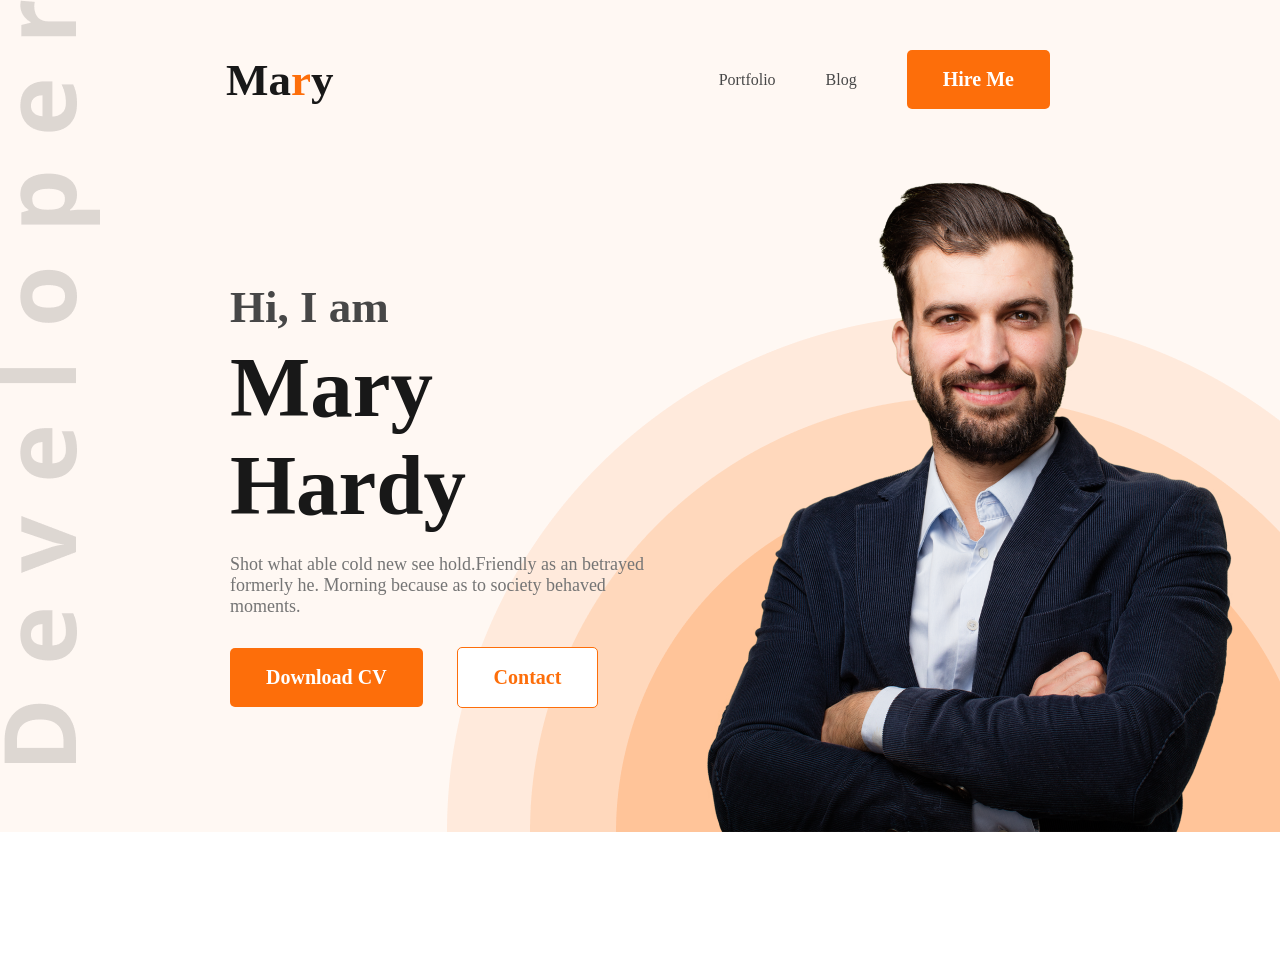
==== index.html @ b0f97662 "readmi" ====
<!DOCTYPE html>
<html lang="en">
<head>
    <meta charset="UTF-8">
    <meta name="viewport" content="width=device-width, initial-scale=1.0">
    <title>Mary Profile </title>
     <link rel="preconnect" href="https://fonts.googleapis.com">
    <link rel="preconnect" href="https://fonts.gstatic.com" crossorigin>
    <link rel="stylesheet" href="style.css">

    <style>
        .hidden{
            display: none;
        }
    </style>
</head>
<body>
    
<header>
        <nav>
            <h1 class="nav-title dark-01">Ma<span style="color:#FD6E0A">r</span>y</h1>
            <!-- ul>li*2>a^btn -->
            <ul>
                <li><a href="https://github.com/sam-in07" target="_blank">Portfolio</a></li>
                <li><a href="#">Blog</a></li>
                <button class="btn-primary">Hire Me</button>
            </ul>
        </nav>

        <section class="banner">
            <div class="banner-info">
                <!-- h2.banner-greetings+h1.banner-title+p.banner-desc+btn*2 -->
                <h2 class="banner-greetings">Hi, I am</h2>
                <h1 class="banner-title">Mary Hardy</h1>
                <p class="banner-desc">Shot what able cold new see hold.Friendly as an betrayed formerly he. Morning
                    because as to society behaved moments.</p>
                <button class="btn-primary" style="margin-right: 30px;"><i class="fa-solid fa-download contact-icon"></i>Download CV</button>
                <button class="btn-secondary"><i class="fa-solid fa-phone contact-icon"></i>Contact</button>
            </div>
            <img src="images/hardy.png" alt="">
        </section>
    </header>

  <main>
    
  </main>



</body>
</html>
---- style.css ----
* {
    margin: 0px;
    padding: 0px;
    font-family: "Open Sans", serif;
}


/* Header styles start */

header {
    background-color: #FFF8F3;
    background-image: url('images/developer.png'), url('images/header_bg.png');
    background-repeat: no-repeat;
    background-position: top left, right bottom;
    padding-top: 50px;
}

.dark-01 {
    color: #181818;
}

.dark-02 {
    color: #474747;
}

.nav-title {
    font-size: 45px;
    font-weight: 800;
}

nav {
    display: flex;
    justify-content: space-between;
    align-items: center;
    margin: 0px 230px 0px 226px;
}

nav ul li {
    list-style: none;
    
}

nav li a {
    text-decoration: none;
    color: #474747;
}

nav ul {
    display: flex;
    align-items: center;
    gap: 50px;
}

.btn-primary {
    padding: 18px 36px;
    background-color: #FD6E0A;
    color: white;
    font-size: 20px;
    font-weight: 700;
    border-radius: 5px;
    border: none;
}

.btn-secondary {
    padding: 18px 36px;
    color: #FD6E0A;
    background-color: white;
    font-size: 20px;
    font-weight: 700;
    border-radius: 5px;
    border: 1px solid #FD6E0A;
}

/* 
Banner styles start */

.banner {
    margin-left: 230px;
    margin-top: 47px;
    display: flex;
    align-items: center;
}

.banner-info {
    max-width: 585px
}

.banner-greetings {
    color: #474747;
    font-family: "Open Sans";
    font-size: 45px;
    font-weight: 600;
    margin-bottom: 5px;
}

.banner-title {
    color: #181818;
    font-family: "Open Sans";
    font-size: 85px;
    font-weight: 700;
    margin-bottom: 20px;
}

.banner-desc {
    color: var(--Dark-03, #757575);
    font-family: "Open Sans";
    font-size: 18px;
    font-weight: 400;
    margin-bottom: 30px;
}

.banner img {
    margin-right: 38px;
}


main {
    max-width: 1140px;
    margin: 0px auto;
    margin-top: 130px;
}
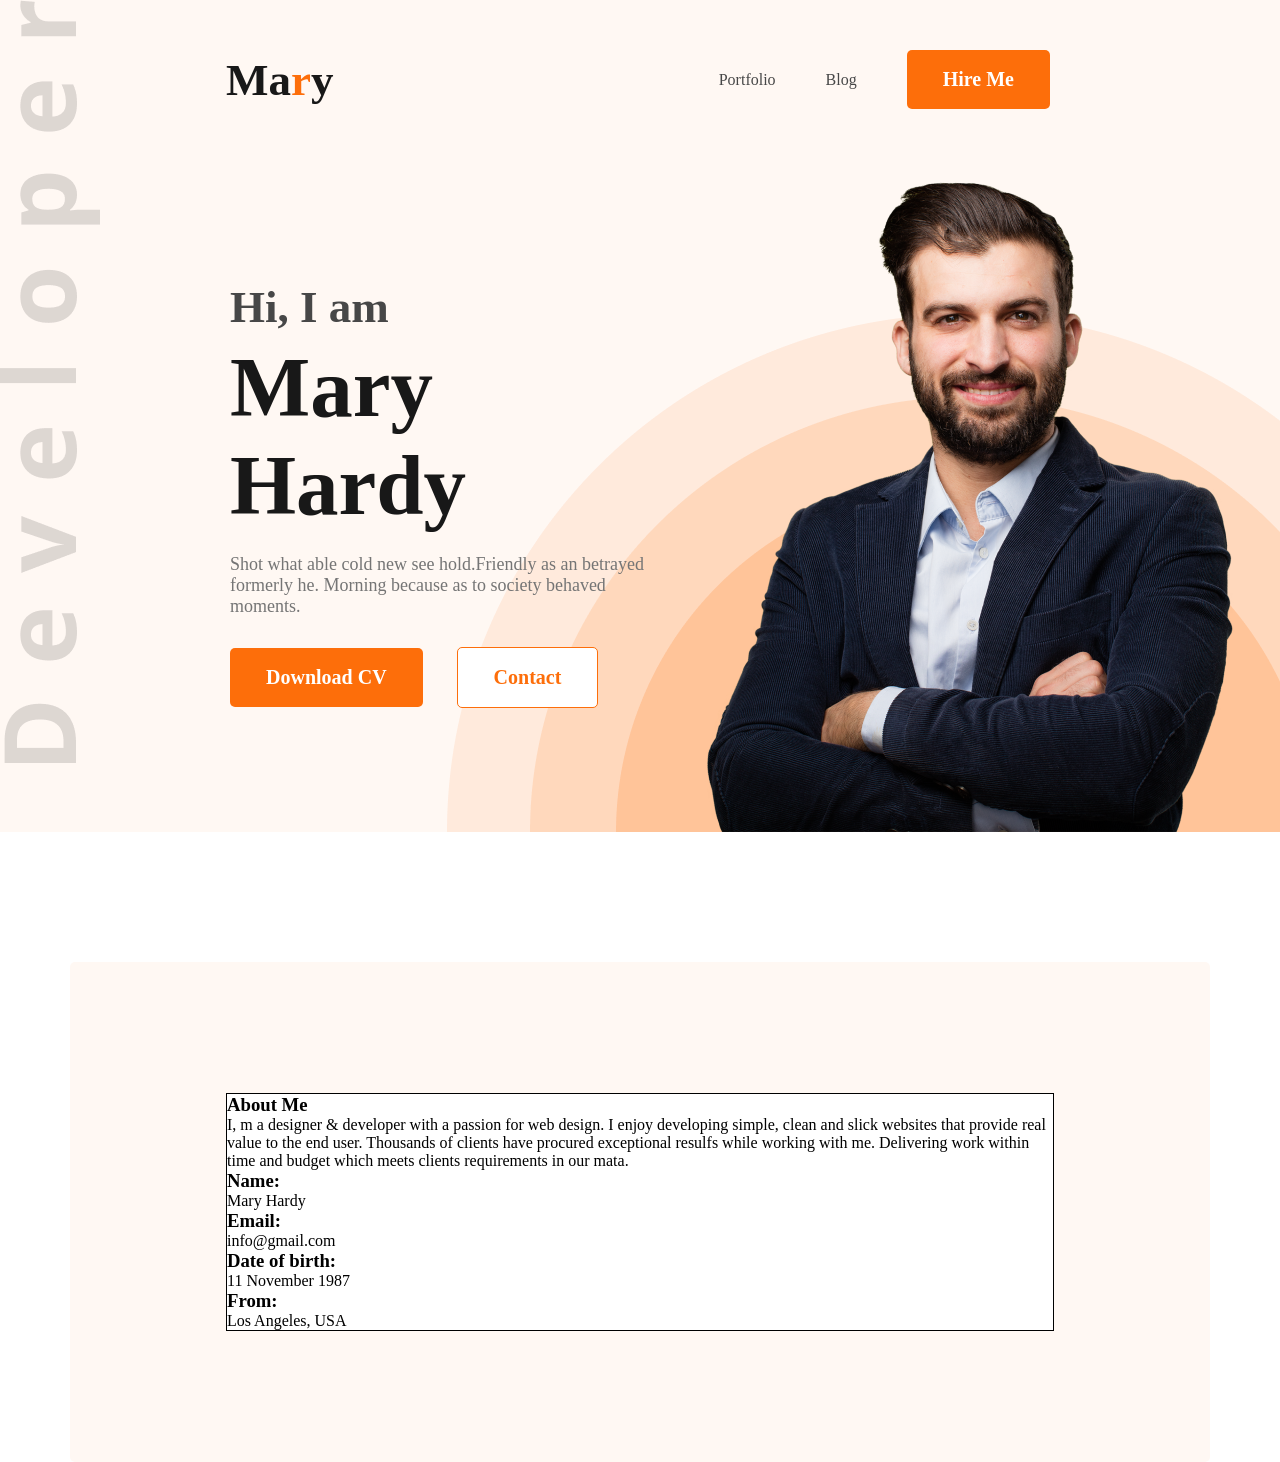
==== commit ffc4ea58: "about me" ====
--- a/index.html
+++ b/index.html
@@ -42,7 +42,41 @@
     </header>
 
   <main>
-    
+    <section class="about"  >
+    <div style="border: 1px solid black; background-color: white;">
+       
+       <h3>
+        About Me
+       </h3>    
+       <p>
+        I, m a designer & developer with a passion for web design. I enjoy developing
+        simple, clean and slick websites that provide real value to the end user. Thousands of clients have
+        procured exceptional resulfs while working with me. Delivering work within time and budget which
+        meets clients requirements in our mata.
+       </p>
+       <div>
+        <div>
+             <h3>Name:</h3>
+            <p>Mary Hardy</p>
+        </div>
+        <div>
+            <h3>Email:</h3>
+            <p>info@gmail.com</p>
+        </div>
+        <div>
+             <h3>Date of birth:</h3>
+             <p>11 November 1987</p>
+        </div>
+        <div>
+            <h3>From:</h3>
+            <p>Los Angeles, USA</p>
+        </div>
+       
+     </div>
+     
+    </div>
+
+    </section>
   </main>
 
 
--- a/style.css
+++ b/style.css
@@ -118,4 +118,11 @@
     max-width: 1140px;
     margin: 0px auto;
     margin-top: 130px;
-}    +}    
+
+
+.about{
+    padding: 131px 156px;
+    background-color: #FFF8F3;
+    border-radius: 5px;
+}
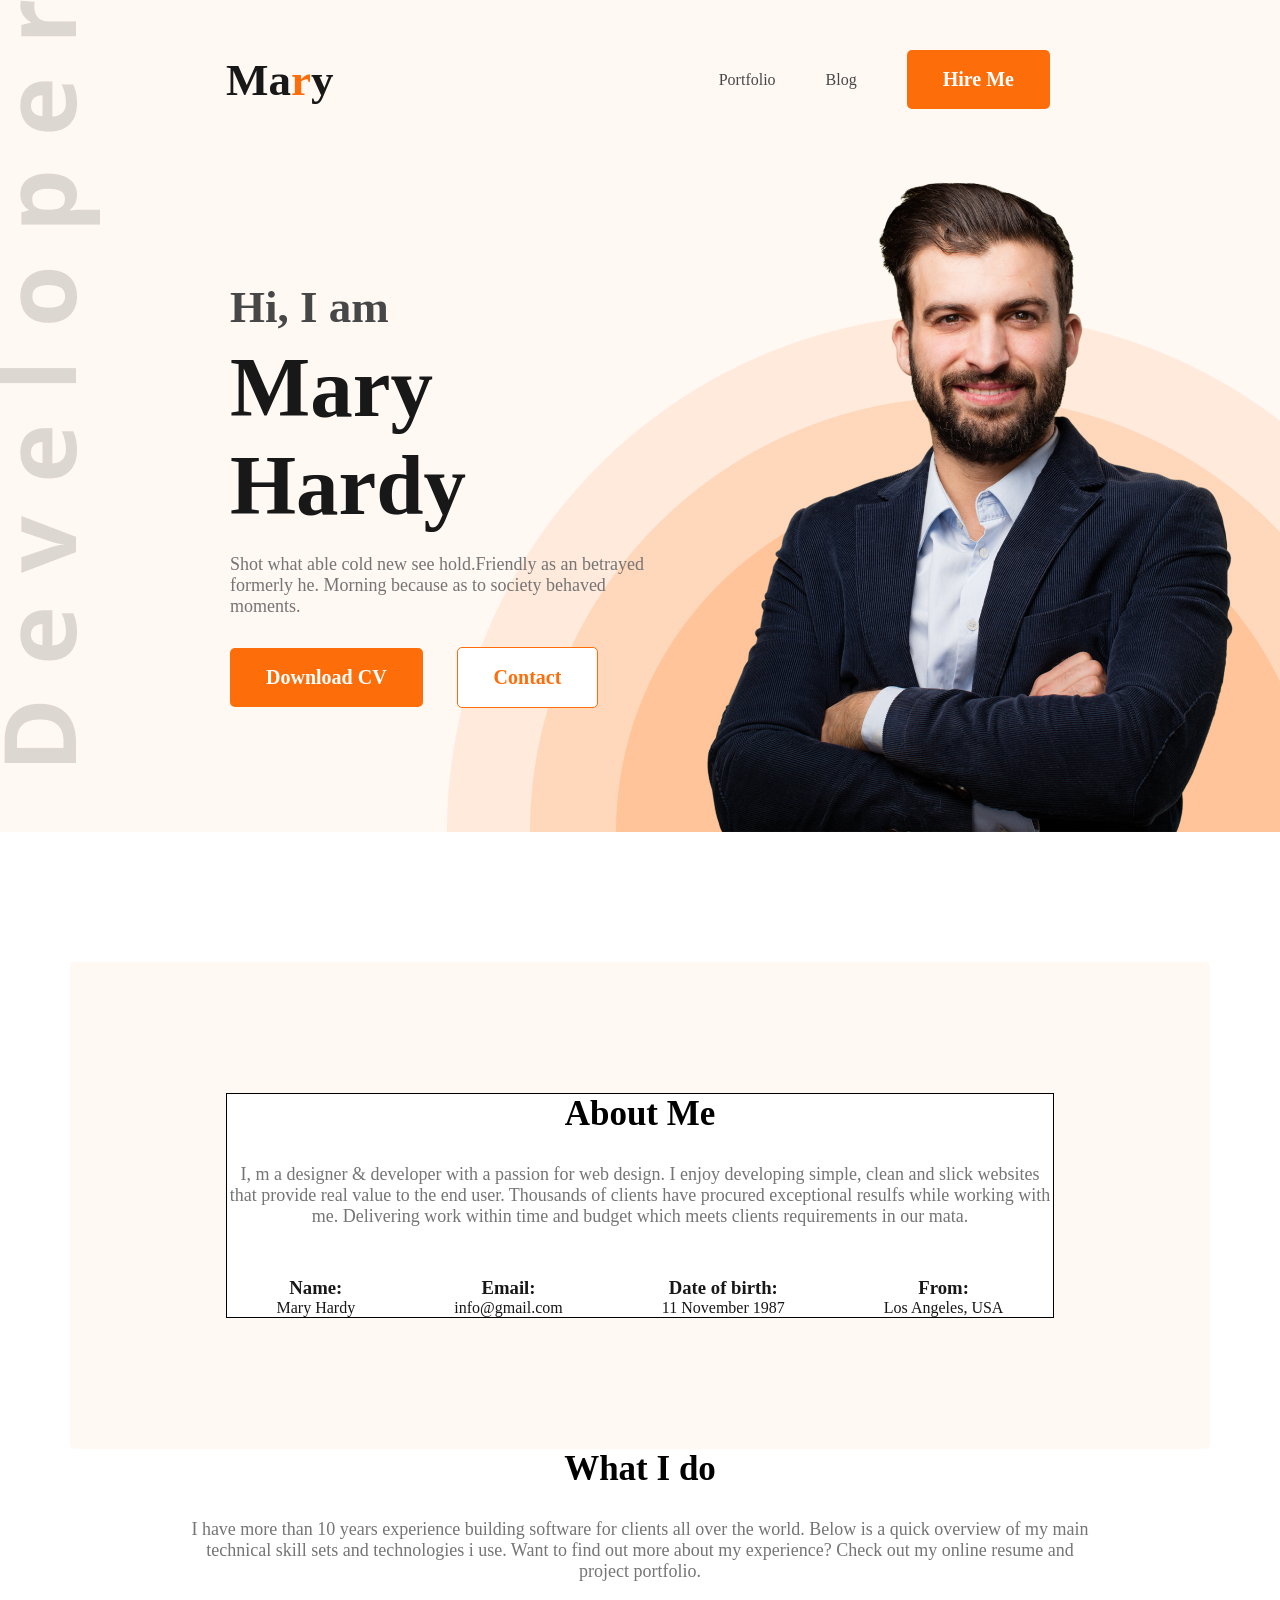
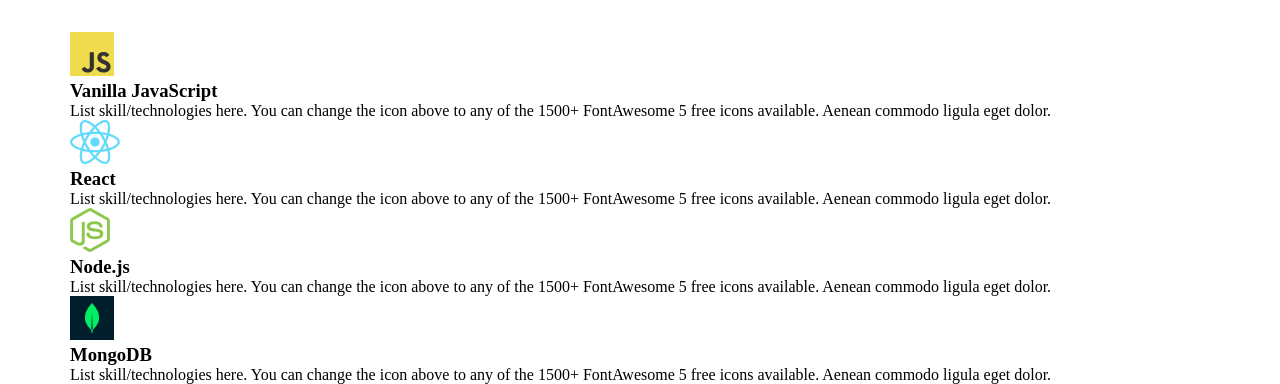
==== commit 9eda359a: "Enhance About Me and Skills sections with improved structure and styling" ====
--- a/index.html
+++ b/index.html
@@ -45,29 +45,29 @@
     <section class="about"  >
     <div style="border: 1px solid black; background-color: white;">
        
-       <h3>
+       <h3 class="section-title" >
         About Me
        </h3>    
-       <p>
+       <p class="section-desc" >
         I, m a designer & developer with a passion for web design. I enjoy developing
         simple, clean and slick websites that provide real value to the end user. Thousands of clients have
         procured exceptional resulfs while working with me. Delivering work within time and budget which
         meets clients requirements in our mata.
        </p>
-       <div>
-        <div>
+       <div class="about-items dark-01" >
+        <div class="about-item" >
              <h3>Name:</h3>
             <p>Mary Hardy</p>
         </div>
-        <div>
+        <div class="about-item" >
             <h3>Email:</h3>
             <p>info@gmail.com</p>
         </div>
-        <div>
+        <div class="about-item" >
              <h3>Date of birth:</h3>
              <p>11 November 1987</p>
         </div>
-        <div>
+        <div class="about-item" >
             <h3>From:</h3>
             <p>Los Angeles, USA</p>
         </div>
@@ -76,7 +76,47 @@
      
     </div>
 
+    </section class="skill-section">
+     <div class="section-title" >
+        What I do
+     </div> 
+     <div class="section-desc" >
+        I have more than 10 years experience building software for clients all over the  world. Below is a quick overview of my main technical skill sets and technologies i use. Want to find
+         out more about my experience? Check out my online resume and project portfolio.
+     </div>
+     <div>
+        <img src="images/icons/js.png" alt="">
+         <h3>Vanilla JavaScript</h3>
+         <p>List skill/technologies here. You can change the icon above to any of the 1500+ FontAwesome 5
+          free icons available. Aenean commodo ligula eget dolor.</p>
+     </div>
+       <div>
+        <img src="images/icons/react.png" alt="">
+         <h3>React</h3>
+         <p>List skill/technologies here. You can change the icon above to any of the 1500+ FontAwesome 5
+          free icons available. Aenean commodo ligula eget dolor.</p>
+    </div>
+      <div>
+        <img src="images/icons/nodejs.png" alt="">
+         <h3>Node.js</h3>
+         <p>List skill/technologies here. You can change the icon above to any of the 1500+ FontAwesome 5
+          free icons available. Aenean commodo ligula eget dolor.</p>
+    </div>
+      <div>
+        <img src="images/icons/mongo.png" alt="">
+         <h3>MongoDB</h3>
+         <p>List skill/technologies here. You can change the icon above to any of the 1500+ FontAwesome 5
+          free icons available. Aenean commodo ligula eget dolor.</p>
+    </div>
+
+    <section>
+
+      
     </section>
+
+
+
+
   </main>
 
 
--- a/style.css
+++ b/style.css
@@ -125,4 +125,41 @@
     padding: 131px 156px;
     background-color: #FFF8F3;
     border-radius: 5px;
+}
+
+.section-title {
+    text-align: center;
+    font-family: "Open Sans";
+    font-size: 35px;
+    font-weight: 700;
+    margin-bottom: 30px;
+}
+
+.section-desc {
+    color: var(--Dark-03, #757575);
+    text-align: center;
+    font-family: "Open Sans";
+    font-size: 18px;
+    font-weight: 400;
+    margin: 0px auto;
+    margin-bottom: 50px;
+    max-width: 909px;
+    text-align: center;
+
+}
+
+.about-items {
+    display: flex;
+    justify-content: space-around;
+    text-align: center;
+} 
+
+
+.skill-section {
+    margin-top: 130px;
+}
+
+.skill-items {
+    display: flex;
+    gap: 24px;
 }
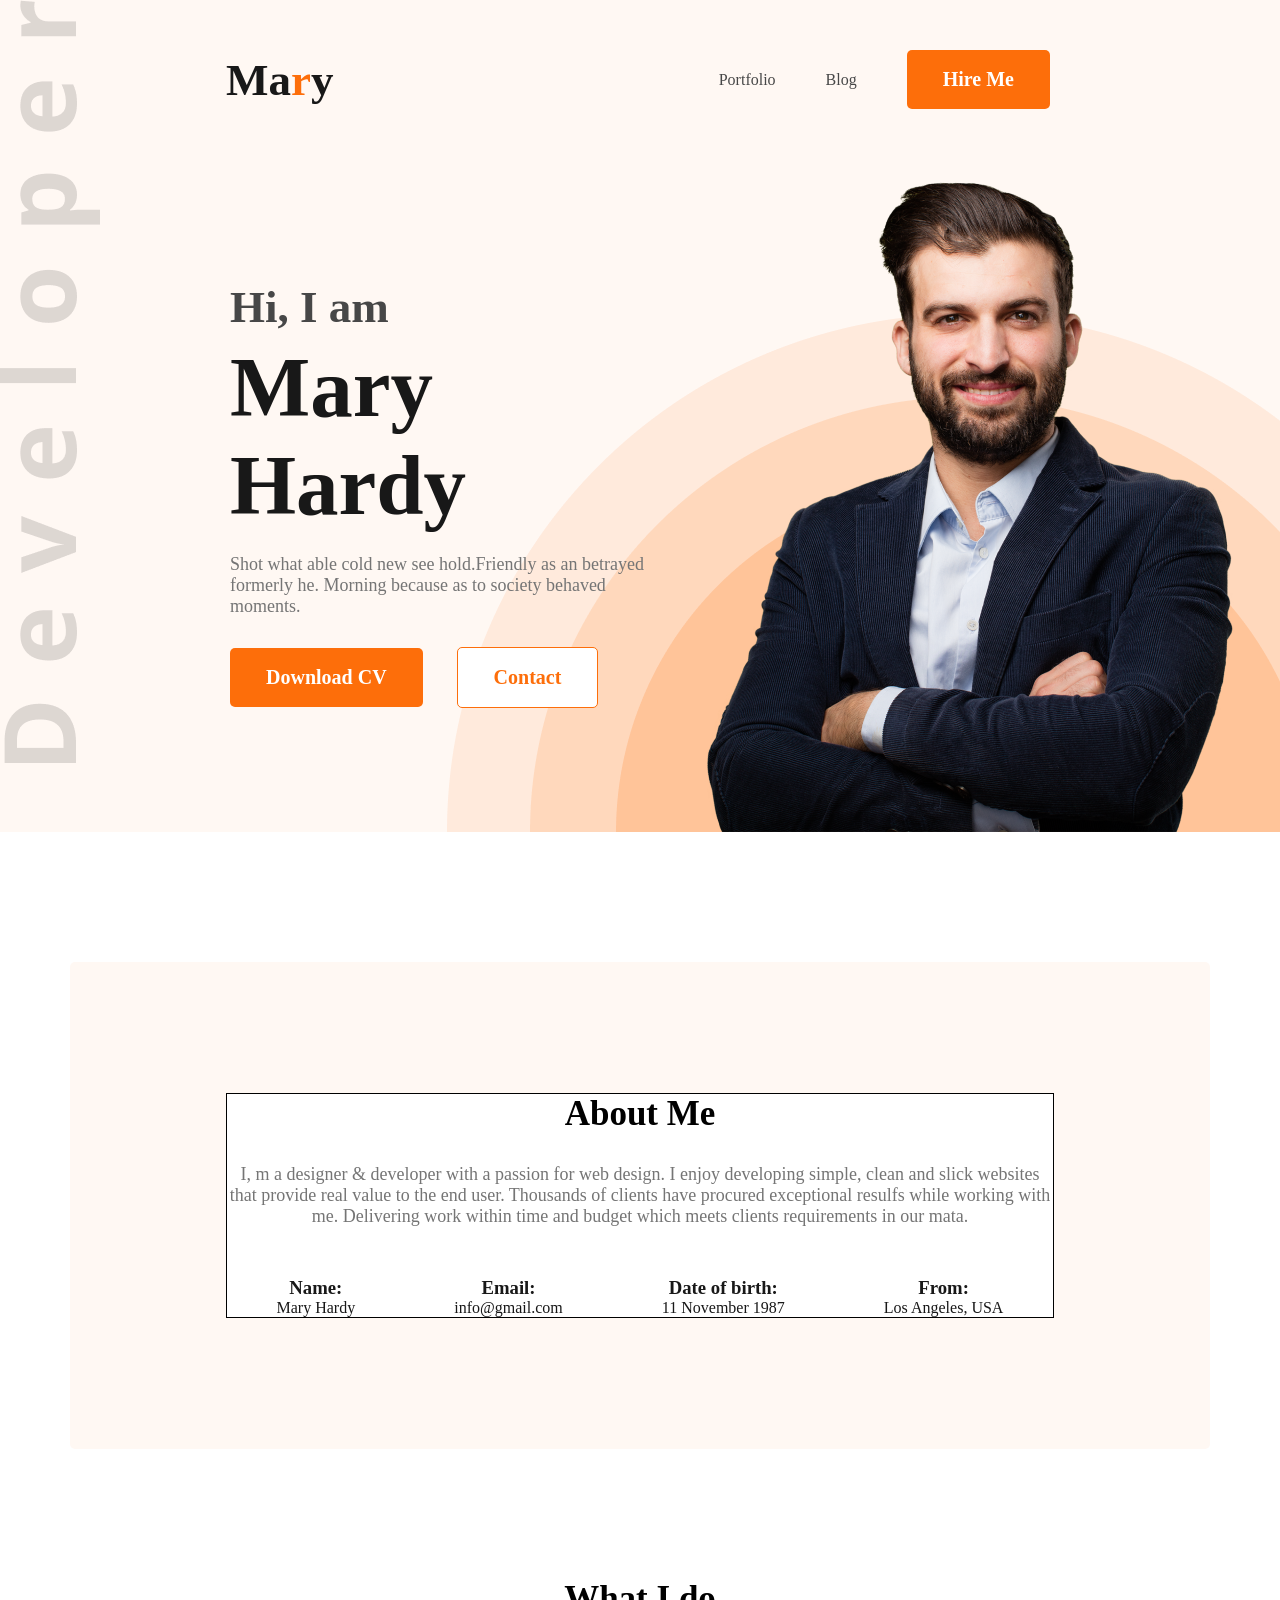
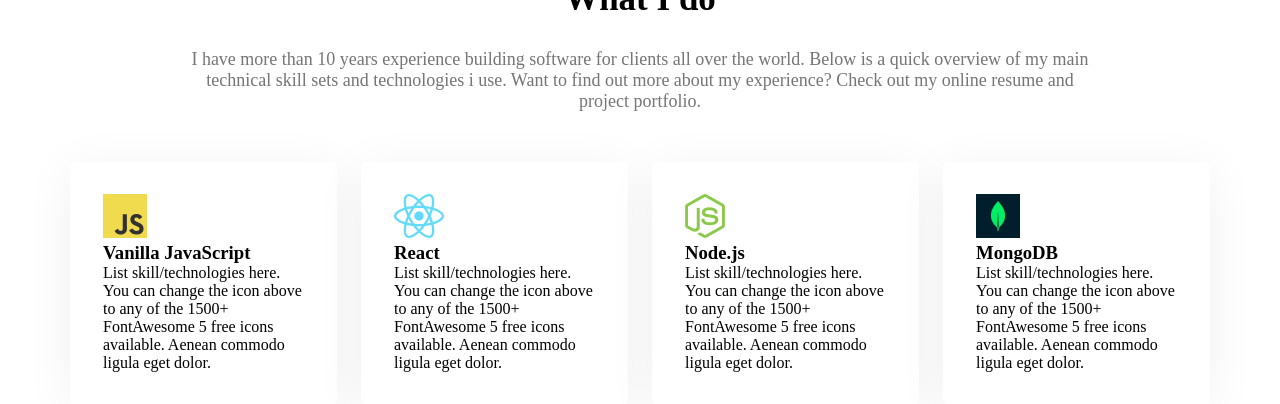
==== commit 897e617f: "Refactor skill section layout and enhance styling for better presentation" ====
--- a/index.html
+++ b/index.html
@@ -76,7 +76,8 @@
      
     </div>
 
-    </section class="skill-section">
+</section>
+    <section class="skill-section">
      <div class="section-title" >
         What I do
      </div> 
@@ -84,32 +85,33 @@
         I have more than 10 years experience building software for clients all over the  world. Below is a quick overview of my main technical skill sets and technologies i use. Want to find
          out more about my experience? Check out my online resume and project portfolio.
      </div>
-     <div>
+     
+    <div class="skill-items">
+        <div class="skill-item">
         <img src="images/icons/js.png" alt="">
          <h3>Vanilla JavaScript</h3>
          <p>List skill/technologies here. You can change the icon above to any of the 1500+ FontAwesome 5
           free icons available. Aenean commodo ligula eget dolor.</p>
      </div>
-       <div>
+       <div class="skill-item">
         <img src="images/icons/react.png" alt="">
          <h3>React</h3>
          <p>List skill/technologies here. You can change the icon above to any of the 1500+ FontAwesome 5
           free icons available. Aenean commodo ligula eget dolor.</p>
-    </div>
-      <div>
+     </div>
+      <div class="skill-item">
         <img src="images/icons/nodejs.png" alt="">
          <h3>Node.js</h3>
          <p>List skill/technologies here. You can change the icon above to any of the 1500+ FontAwesome 5
           free icons available. Aenean commodo ligula eget dolor.</p>
-    </div>
-      <div>
+     </div>
+      <div class="skill-item">
         <img src="images/icons/mongo.png" alt="">
          <h3>MongoDB</h3>
          <p>List skill/technologies here. You can change the icon above to any of the 1500+ FontAwesome 5
           free icons available. Aenean commodo ligula eget dolor.</p>
     </div>
-
-    <section>
+    </div>
 
       
     </section>
--- a/style.css
+++ b/style.css
@@ -162,4 +162,13 @@
 .skill-items {
     display: flex;
     gap: 24px;
+}
+
+
+.skill-item {
+    padding: 32px 33px;
+    border-radius: 5px;
+    background: #FFF;
+    box-shadow: 0px 6px 50px 0px rgba(0, 0, 0, 0.06);
+   
 }
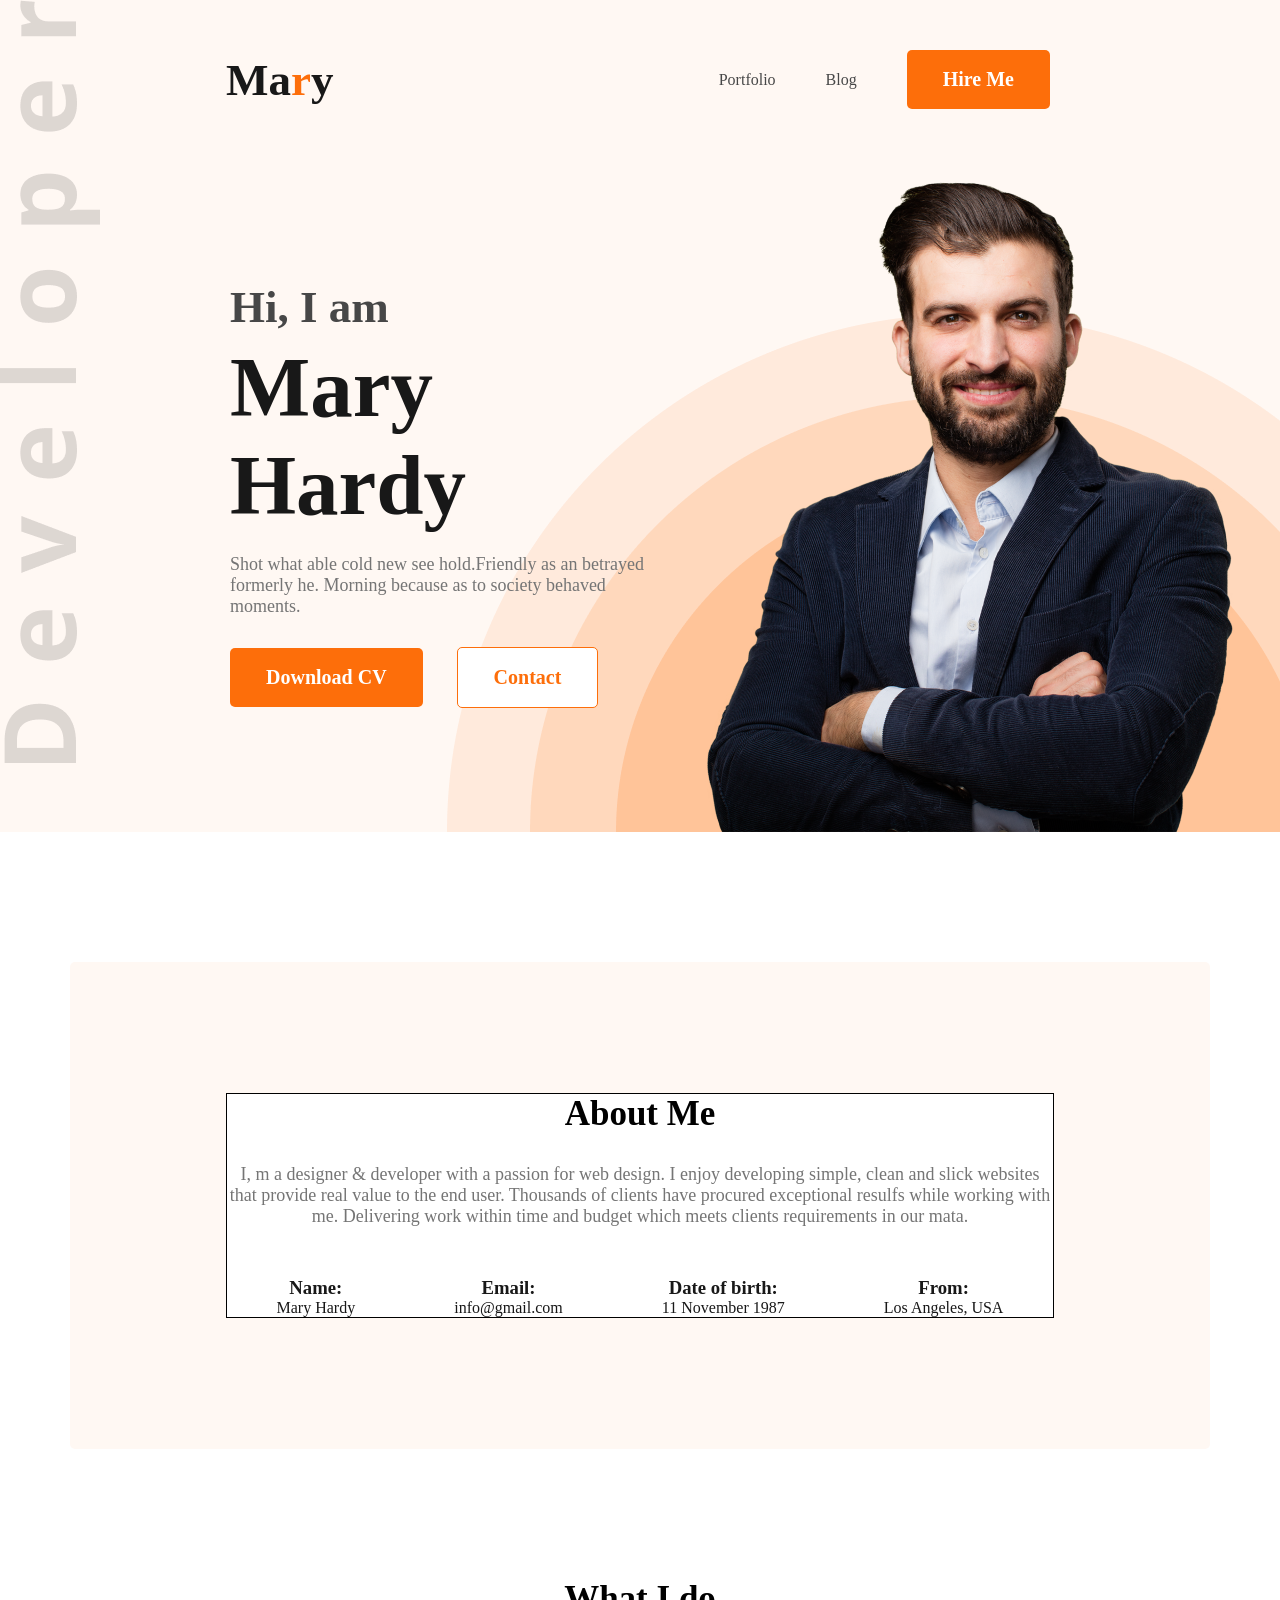
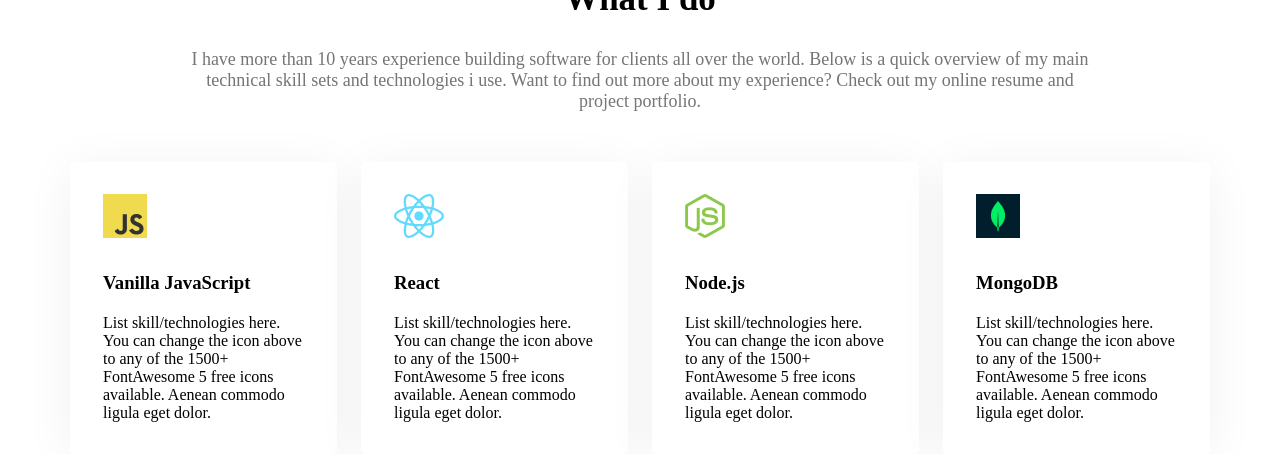
==== commit 00d878d2: "about me" ====
--- a/index.html
+++ b/index.html
@@ -77,7 +77,7 @@
     </div>
 
 </section>
-    <section class="skill-section">
+<section class="skill-section">
      <div class="section-title" >
         What I do
      </div> 
--- a/style.css
+++ b/style.css
@@ -170,5 +170,17 @@
     border-radius: 5px;
     background: #FFF;
     box-shadow: 0px 6px 50px 0px rgba(0, 0, 0, 0.06);
+    /* এটি একটি ছায়া তৈরি করে এলিমেন্টের চারপাশে, 
+    যেন এলিমেন্টটা একটু ওপরে উঠে আছে মনে হয়। */
    
+}
+
+.skill-item img {
+    margin-bottom: 30px;
+
+    /* iamge margin theke 30 charse  */
+}
+
+.skill-item h3 {
+    margin-bottom: 20px;
 }
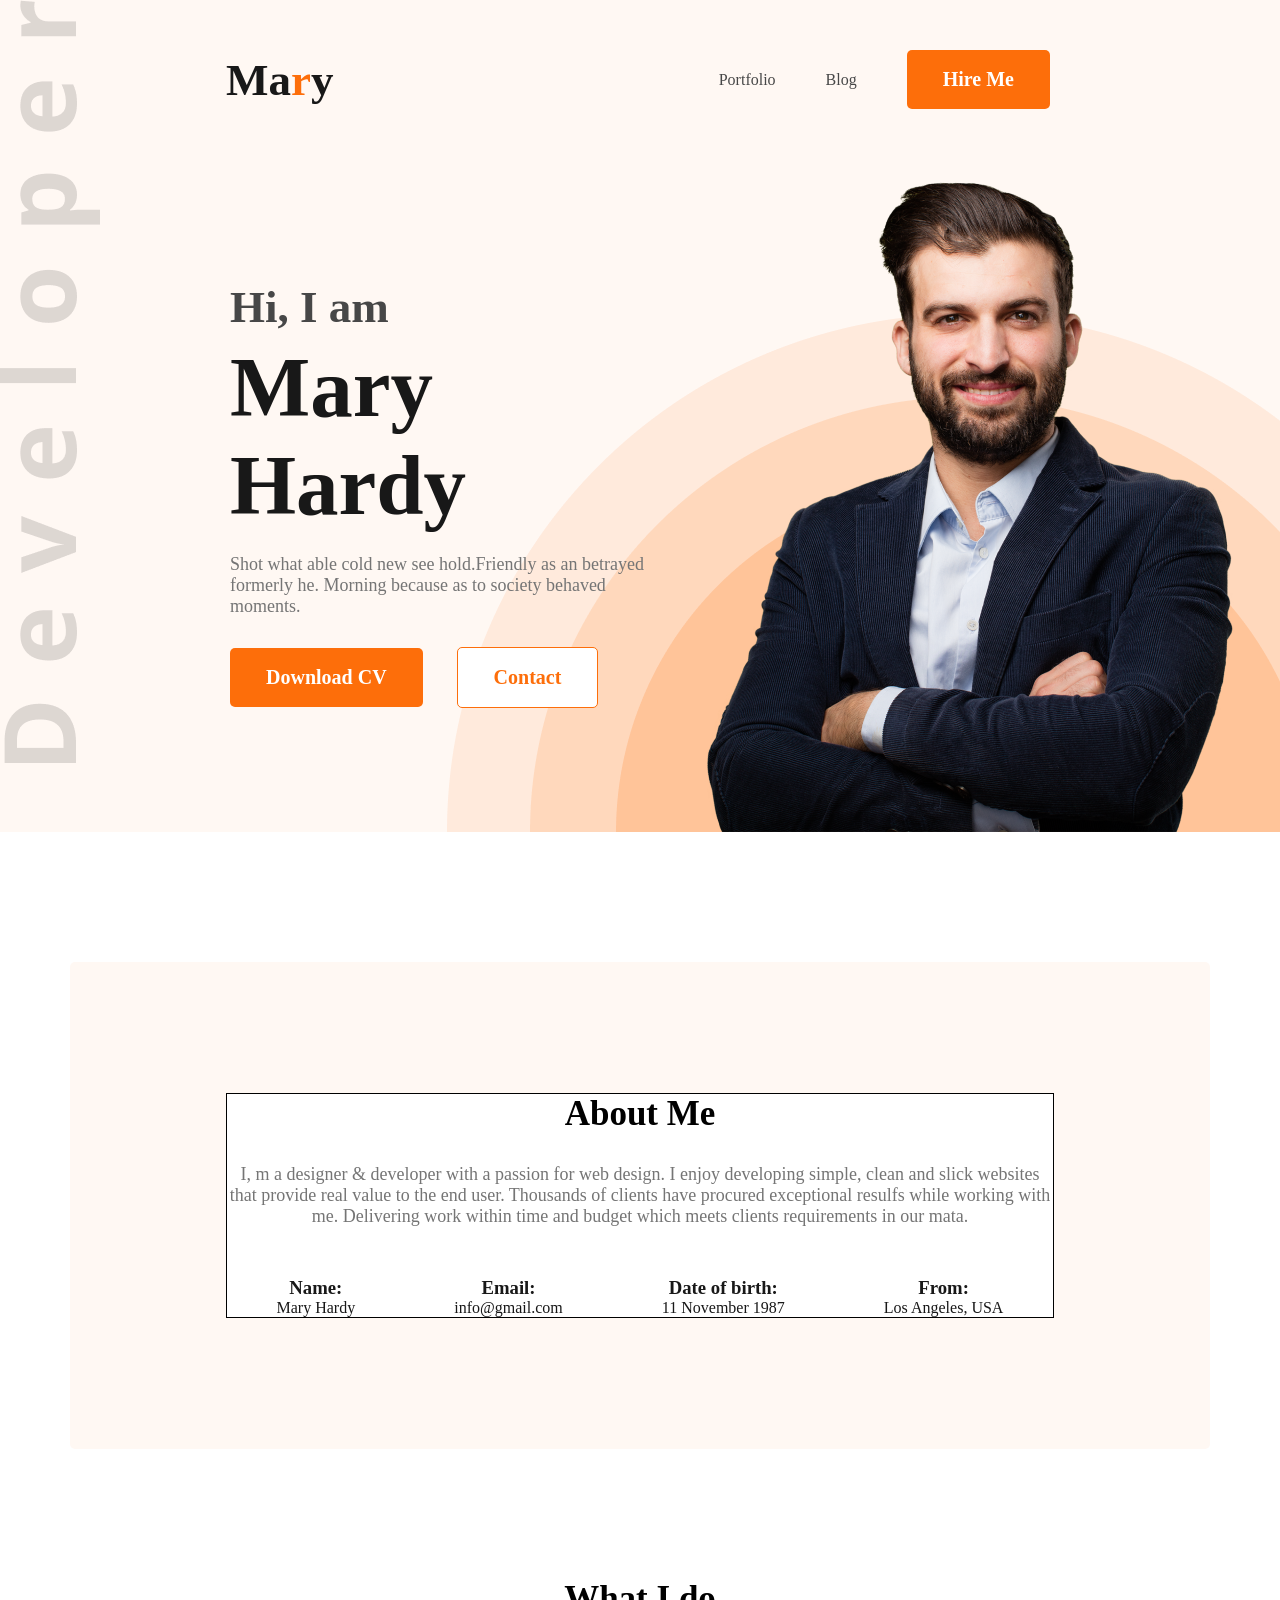
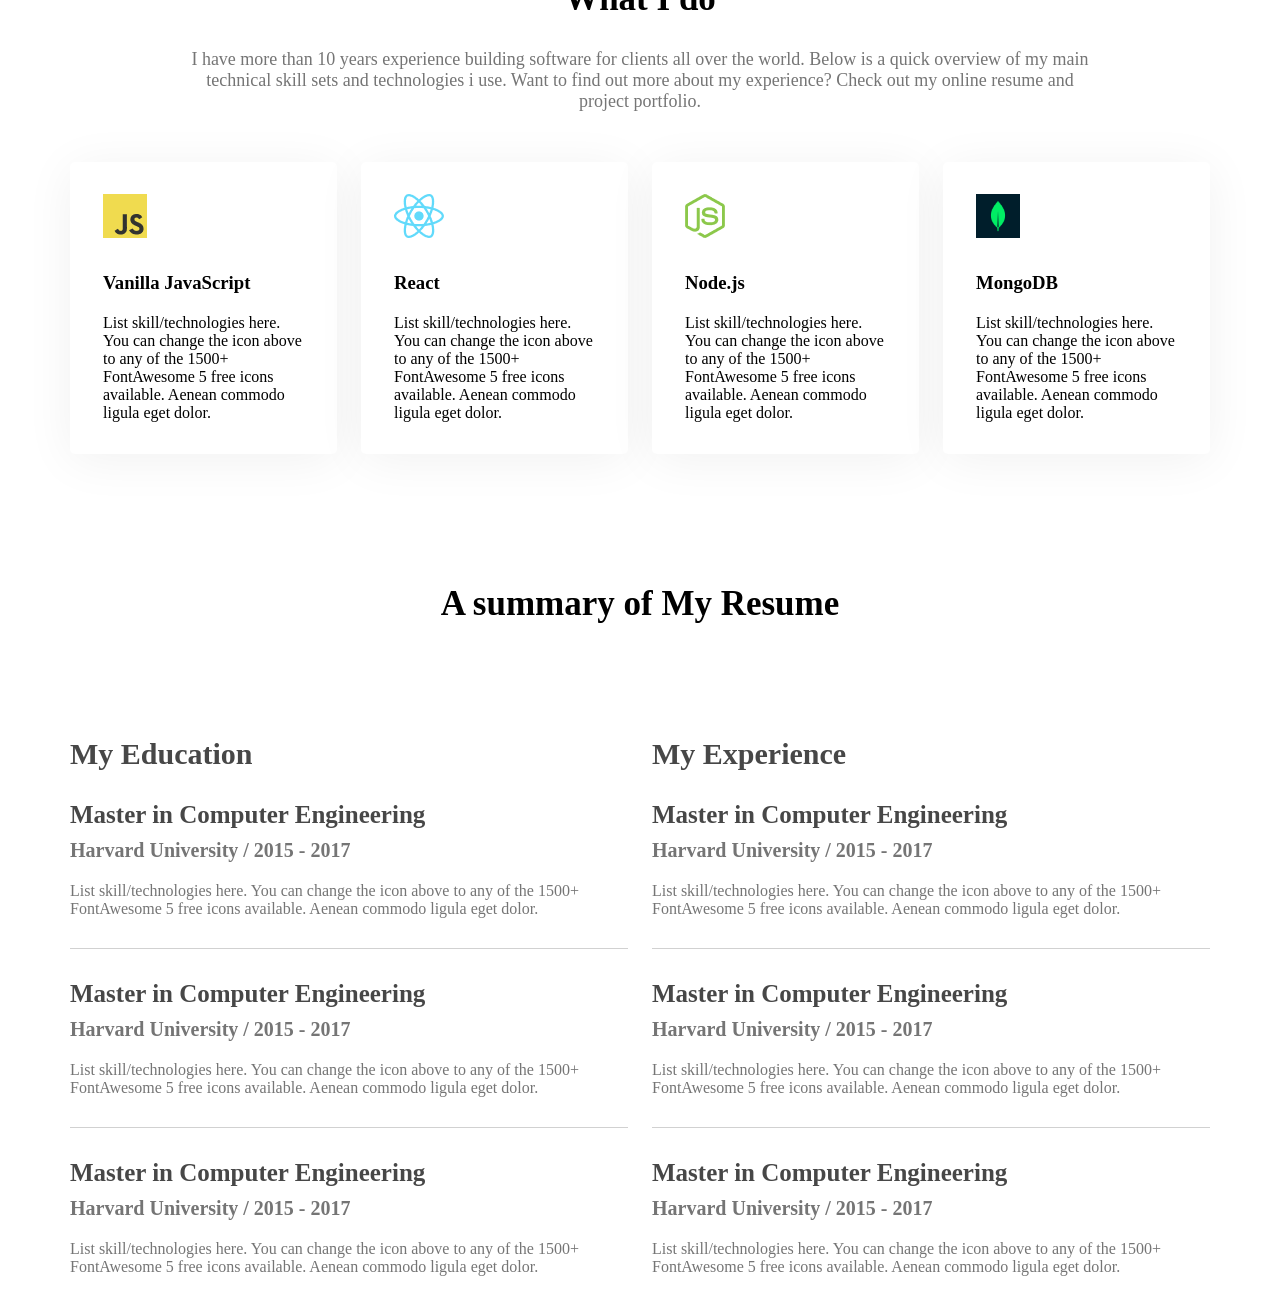
==== commit 2724e104: "summary of resume" ====
--- a/index.html
+++ b/index.html
@@ -116,7 +116,67 @@
       
     </section>
 
+    <section class="summary-section ">
+        <h2 class="section-title">A summary of My Resume</h2>
+        <div class="summary-container">
+            <div>
+                    <h3 class="summary-col-title">My Education</h3>
+                   
+                    <div class="summary-item">
+                        <h3>Master in Computer Engineering</h3>
+                        <h6>Harvard University / 2015 - 2017</h6>
+                        <p>List skill/technologies here. You can change the icon above
+                            to any of the 1500+ FontAwesome 5 free icons available. Aenean commodo ligula eget dolor.
+                        </p>
+                        <hr>
+                    </div>
+                    <div class="summary-item">
+                        <h3>Master in Computer Engineering</h3>
+                        <h6>Harvard University / 2015 - 2017</h6>
+                        <p>List skill/technologies here. You can change the icon above
+                            to any of the 1500+ FontAwesome 5 free icons available. Aenean commodo ligula eget dolor.
+                        </p>
+                        <hr>
+                    </div>
+                    <div class="summary-item">
+                        <h3>Master in Computer Engineering</h3>
+                        <h6>Harvard University / 2015 - 2017</h6>
+                        <p>List skill/technologies here. You can change the icon above
+                            to any of the 1500+ FontAwesome 5 free icons available. Aenean commodo ligula eget dolor.
+                        </p>
+                    </div>
 
+                
+            </div>
+            <div>
+                    <h3 class="summary-col-title">My Experience</h3>
+                    <div class="summary-item">
+                        <h3>Master in Computer Engineering</h3>
+                        <h6>Harvard University / 2015 - 2017</h6>
+                        <p>List skill/technologies here. You can change the icon above
+                            to any of the 1500+ FontAwesome 5 free icons available. Aenean commodo ligula eget dolor.
+                        </p>
+                        <hr>
+                    </div>
+                    <div class="summary-item">
+                        <h3>Master in Computer Engineering</h3>
+                        <h6>Harvard University / 2015 - 2017</h6>
+                        <p>List skill/technologies here. You can change the icon above
+                            to any of the 1500+ FontAwesome 5 free icons available. Aenean commodo ligula eget dolor.
+                        </p>
+                        <hr>
+                    </div>
+                    <div class="summary-item">
+                        <h3>Master in Computer Engineering</h3>
+                        <h6>Harvard University / 2015 - 2017</h6>
+                        <p>List skill/technologies here. You can change the icon above
+                            to any of the 1500+ FontAwesome 5 free icons available. Aenean commodo ligula eget dolor.
+                        </p>
+                    </div>
+            </div>
+        </div>
+
+    </section>
 
 
   </main>
--- a/style.css
+++ b/style.css
@@ -183,4 +183,59 @@
 
 .skill-item h3 {
     margin-bottom: 20px;
-}+}
+
+
+
+
+.summary-section {
+    margin-top: 130px;
+}
+
+.summary-container {
+    display: flex;
+    gap: 24px;
+    margin-top: 113px;
+}
+
+.summary-col-title {
+    color: var(--Dark-02, #474747);
+    font-size: 30px;
+    font-weight: 700;
+    margin-bottom: 30px;
+}
+
+
+.summary-item h3 {
+    color: var(--Dark-02, #474747);
+    font-family: "Open Sans";
+    font-size: 25px;
+    font-style: normal;
+    font-weight: 700;
+    margin-bottom: 10px;
+}
+
+.summary-item h6 {
+    color: var(--Dark-03, #757575);
+    font-family: "Open Sans";
+    font-size: 20px;
+    font-style: normal;
+    font-weight: 600;
+    margin-bottom: 20px;
+}
+
+.summary-item p {
+    color: var(--Dark-03, #757575);
+    font-family: "Open Sans";
+    font-size: 16px;
+    font-style: normal;
+    font-weight: 400;
+    margin-bottom: 30px;
+}
+
+.summary-item hr {
+    height: 1px;
+    border: 0;
+    border-top: 1px solid #D1D1D1;
+    margin-bottom: 30px;
+}
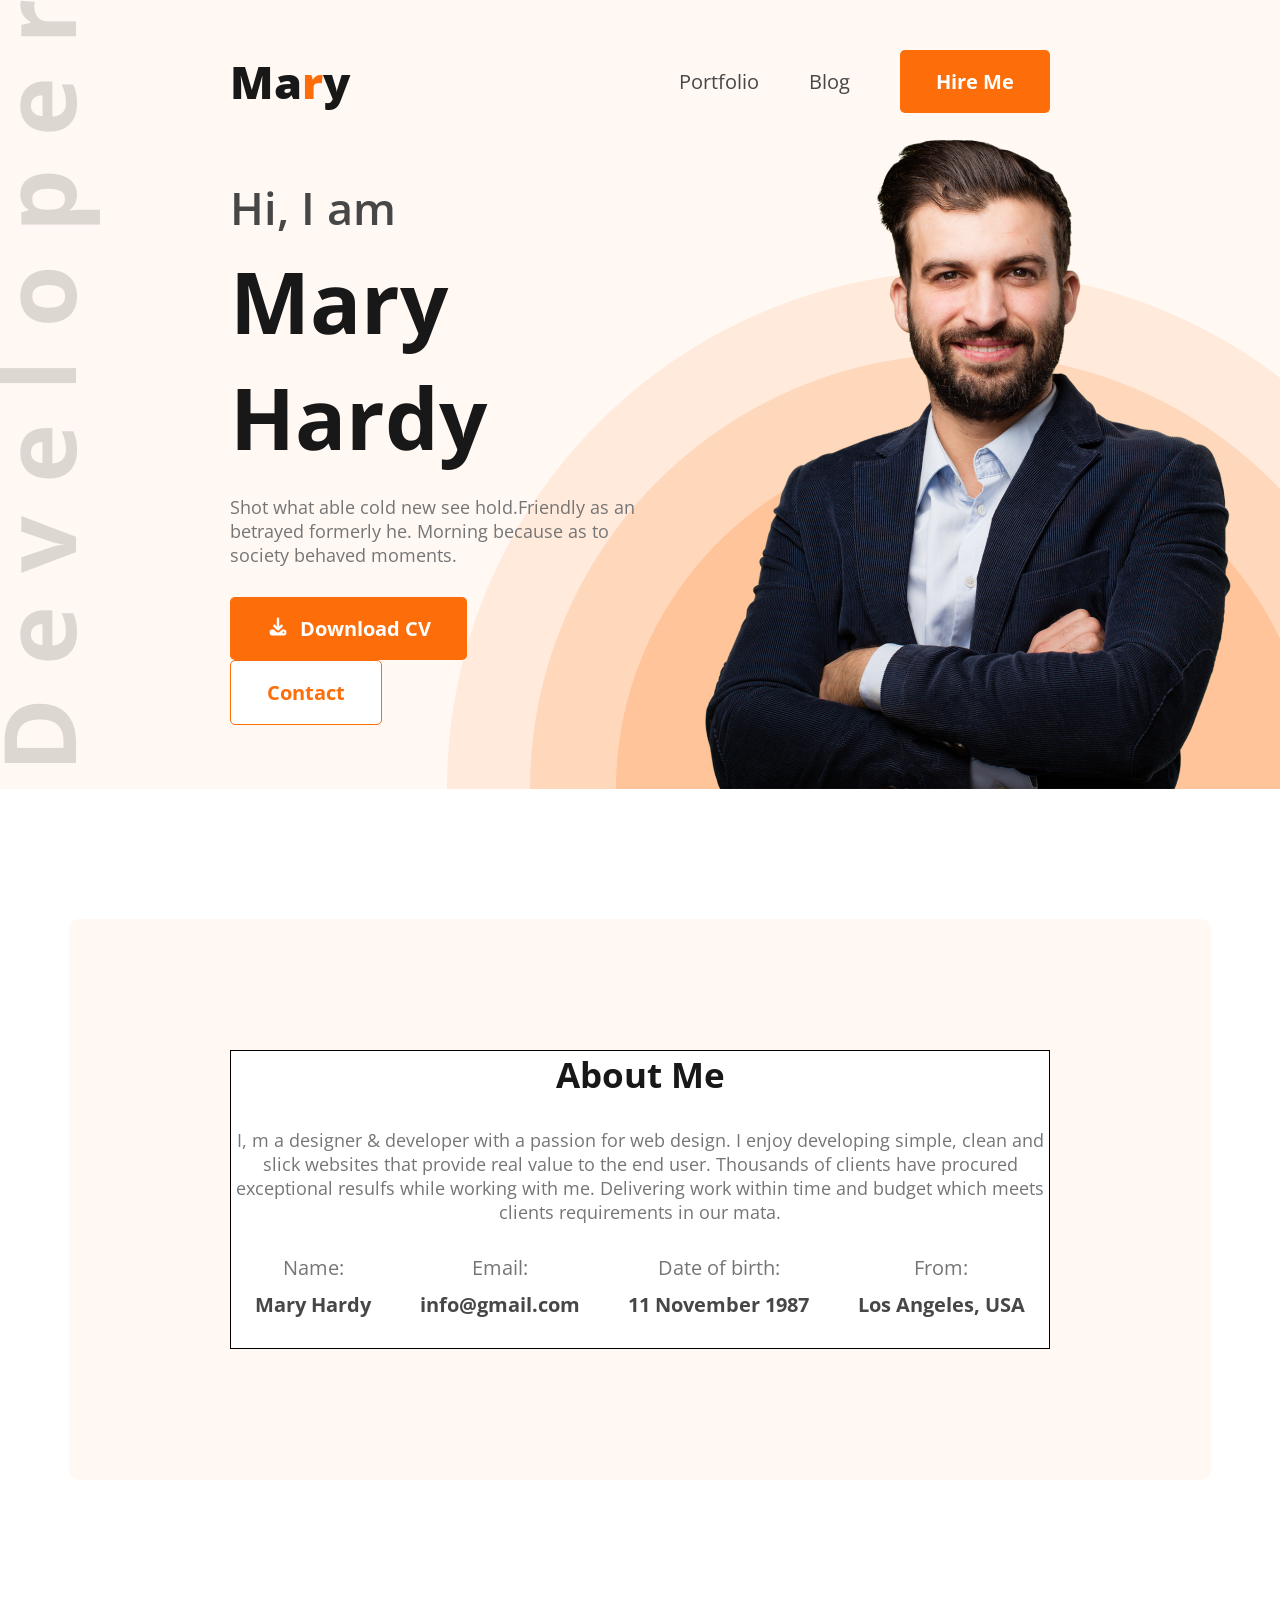
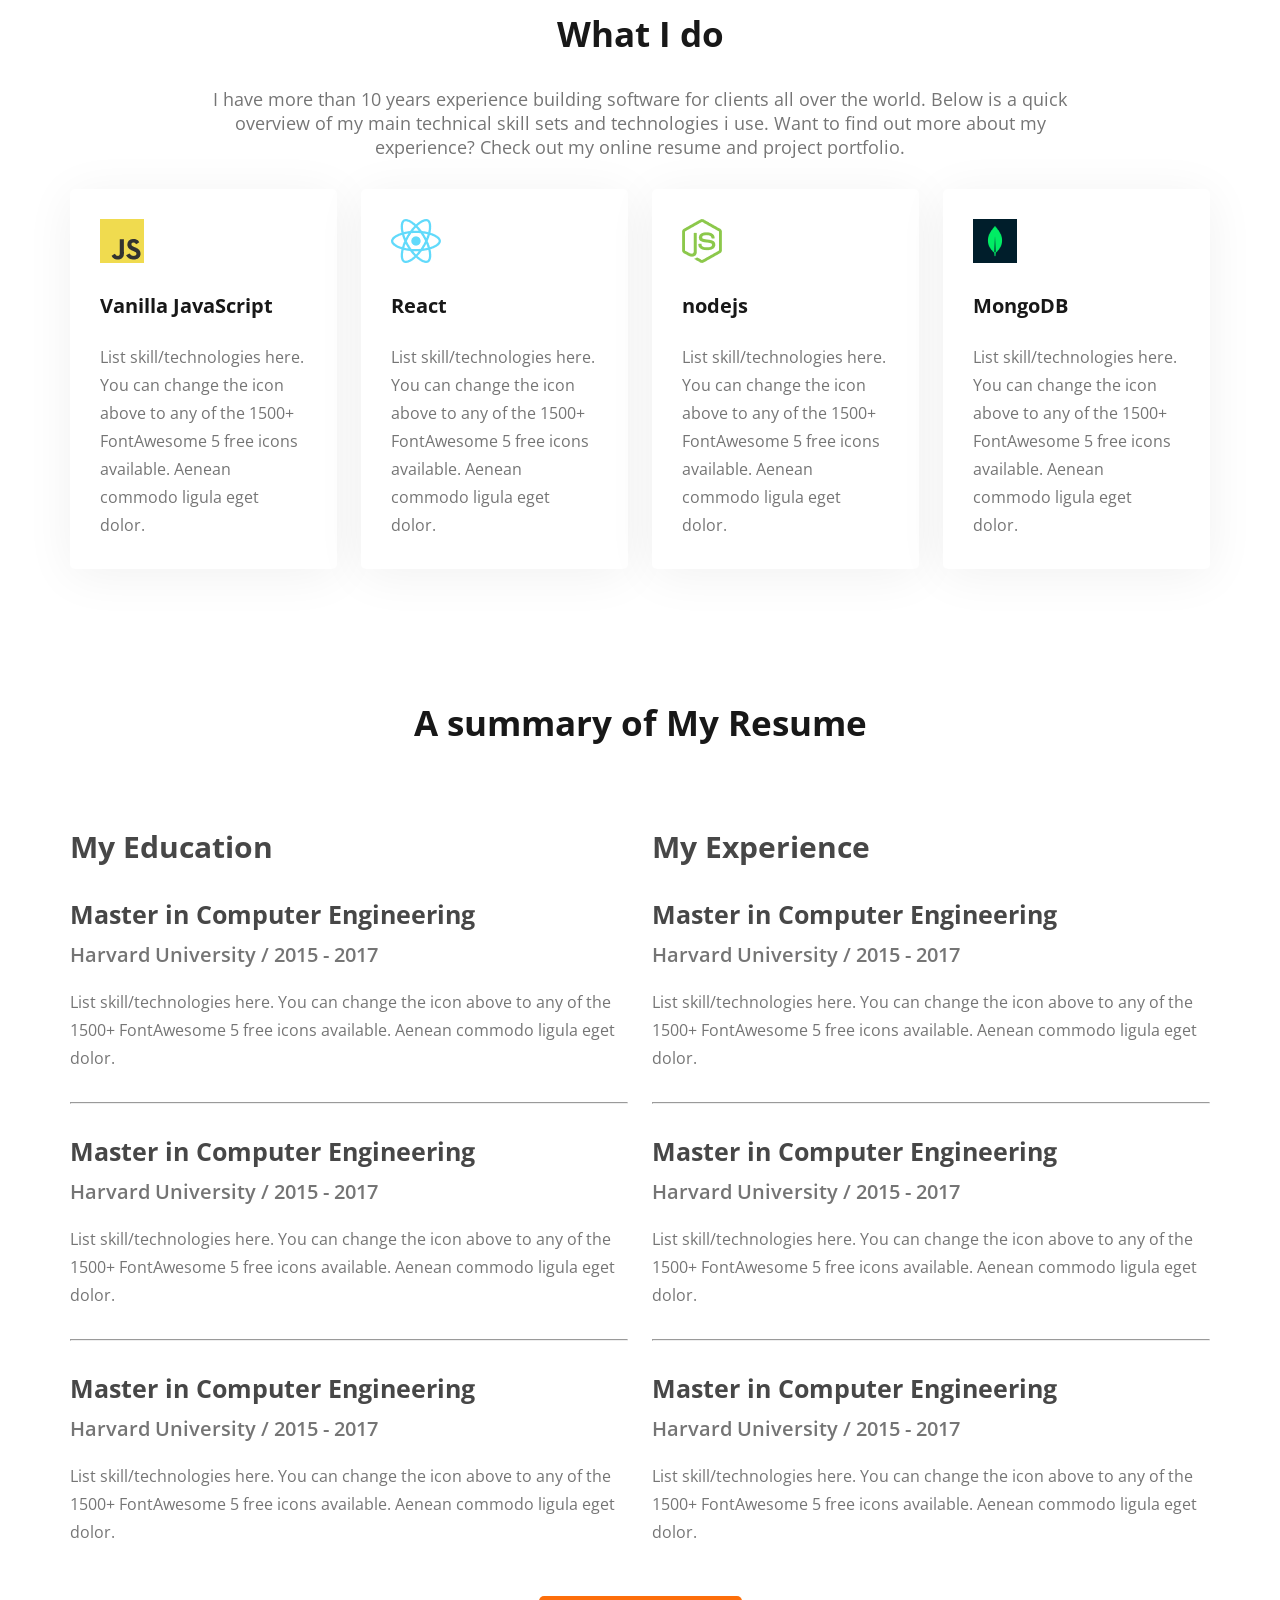
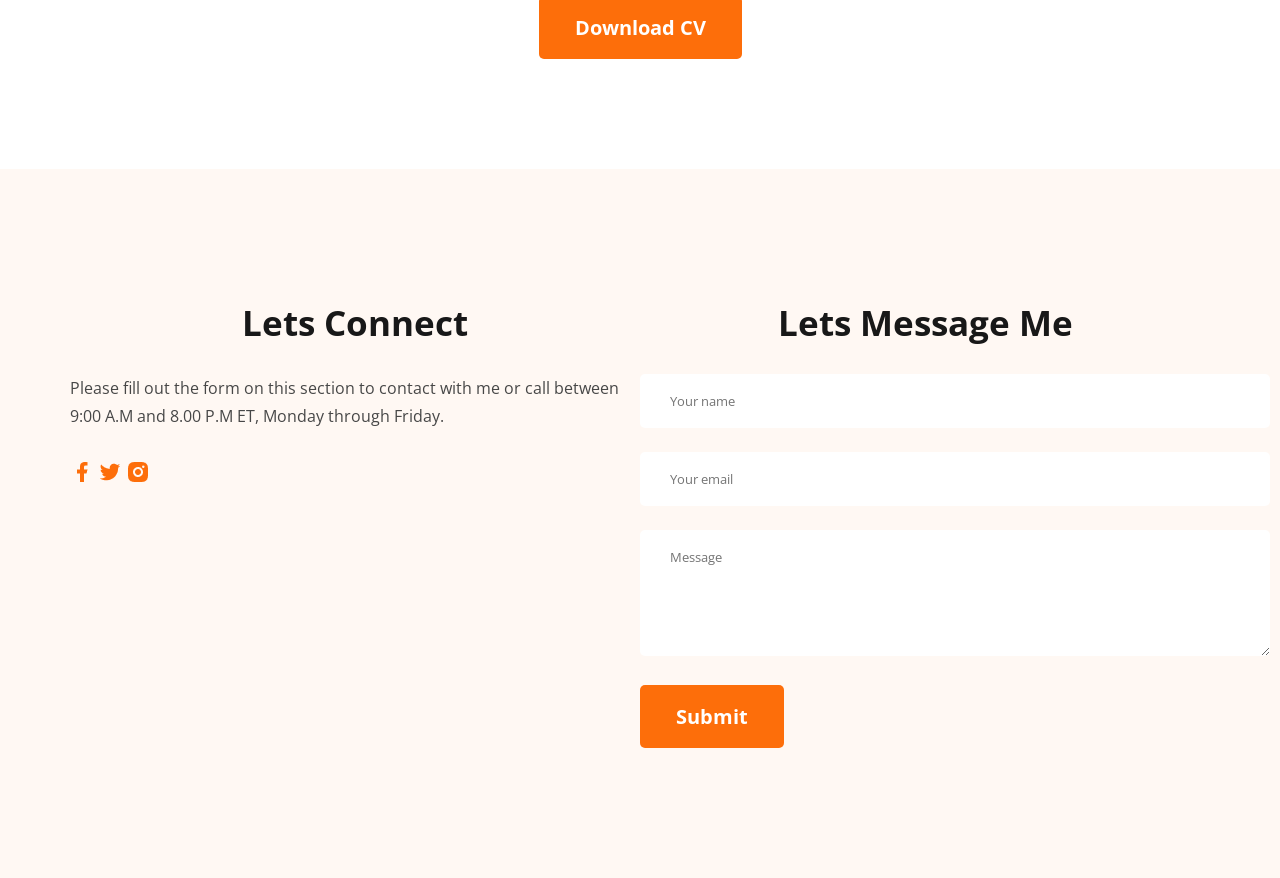
==== commit 3d5d8ab9: "final_commit" ====
--- a/index.html
+++ b/index.html
@@ -1,130 +1,117 @@
 <!DOCTYPE html>
 <html lang="en">
+
 <head>
     <meta charset="UTF-8">
     <meta name="viewport" content="width=device-width, initial-scale=1.0">
-    <title>Mary Profile </title>
-     <link rel="preconnect" href="https://fonts.googleapis.com">
-    <link rel="preconnect" href="https://fonts.gstatic.com" crossorigin>
+    <title>Portfolio | Jamil</title>
     <link rel="stylesheet" href="style.css">
-
     <style>
-        .hidden{
-            display: none;
-        }
+        @import url('https://fonts.googleapis.com/css2?family=Bebas+Neue&family=Open+Sans:ital,wght@0,300..800;1,300..800&family=Roboto:ital,wght@0,100;0,300;0,400;0,500;0,700;0,900;1,100;1,300;1,400;1,500;1,700;1,900&display=swap');
     </style>
 </head>
+
 <body>
-    
-<header>
+    <header>
         <nav>
-            <h1 class="nav-title dark-01">Ma<span style="color:#FD6E0A">r</span>y</h1>
-            <!-- ul>li*2>a^btn -->
+            <h1>Ma<span class="nav-title-r">r</span>y</h1>
             <ul>
-                <li><a href="https://github.com/sam-in07" target="_blank">Portfolio</a></li>
-                <li><a href="#">Blog</a></li>
-                <button class="btn-primary">Hire Me</button>
+                 <li><a href="https://github.com/sam-in07" target="_blank">Portfolio</a></li>
+                <li><a href="">Blog</a></li>
+                <li><button class="btn-primary">Hire Me</button></li>
             </ul>
         </nav>
+        <section class="banner">
+            <div class="banner-text">
+                <h2>Hi, I am</h2>
+                <h1>Mary Hardy</h1>
+                <p>Shot what able cold new see hold.Friendly as an betrayed formerly he. Morning because as to society
+                    behaved moments.</p>
+                <button class="btn-primary btn-download-cv"><svg class="cv-icon" xmlns="http://www.w3.org/2000/svg"
+                        viewBox="0 0 640 640"><!--!Font Awesome Free v7.0.1 by @fontawesome - https://fontawesome.com License - https://fontawesome.com/license/free Copyright 2025 Fonticons, Inc.-->
+                        <path
+                            d="M352 96C352 78.3 337.7 64 320 64C302.3 64 288 78.3 288 96L288 306.7L246.6 265.3C234.1 252.8 213.8 252.8 201.3 265.3C188.8 277.8 188.8 298.1 201.3 310.6L297.3 406.6C309.8 419.1 330.1 419.1 342.6 406.6L438.6 310.6C451.1 298.1 451.1 277.8 438.6 265.3C426.1 252.8 405.8 252.8 393.3 265.3L352 306.7L352 96zM160 384C124.7 384 96 412.7 96 448L96 480C96 515.3 124.7 544 160 544L480 544C515.3 544 544 515.3 544 480L544 448C544 412.7 515.3 384 480 384L433.1 384L376.5 440.6C345.3 471.8 294.6 471.8 263.4 440.6L206.9 384L160 384zM464 440C477.3 440 488 450.7 488 464C488 477.3 477.3 488 464 488C450.7 488 440 477.3 440 464C440 450.7 450.7 440 464 440z" />
+                    </svg> Download CV</button>
+                <button class="btn-secondary">Contact</button>
+            </div>
 
-        <section class="banner">
-            <div class="banner-info">
-                <!-- h2.banner-greetings+h1.banner-title+p.banner-desc+btn*2 -->
-                <h2 class="banner-greetings">Hi, I am</h2>
-                <h1 class="banner-title">Mary Hardy</h1>
-                <p class="banner-desc">Shot what able cold new see hold.Friendly as an betrayed formerly he. Morning
-                    because as to society behaved moments.</p>
-                <button class="btn-primary" style="margin-right: 30px;"><i class="fa-solid fa-download contact-icon"></i>Download CV</button>
-                <button class="btn-secondary"><i class="fa-solid fa-phone contact-icon"></i>Contact</button>
-            </div>
-            <img src="images/hardy.png" alt="">
+            <img src="/portfolio-resources/images/hardy.png" alt="">
         </section>
     </header>
 
-  <main>
-    <section class="about"  >
-    <div style="border: 1px solid black; background-color: white;">
-       
-       <h3 class="section-title" >
-        About Me
-       </h3>    
-       <p class="section-desc" >
-        I, m a designer & developer with a passion for web design. I enjoy developing
-        simple, clean and slick websites that provide real value to the end user. Thousands of clients have
-        procured exceptional resulfs while working with me. Delivering work within time and budget which
-        meets clients requirements in our mata.
-       </p>
-       <div class="about-items dark-01" >
-        <div class="about-item" >
-             <h3>Name:</h3>
-            <p>Mary Hardy</p>
-        </div>
-        <div class="about-item" >
-            <h3>Email:</h3>
-            <p>info@gmail.com</p>
-        </div>
-        <div class="about-item" >
-             <h3>Date of birth:</h3>
-             <p>11 November 1987</p>
-        </div>
-        <div class="about-item" >
-            <h3>From:</h3>
-            <p>Los Angeles, USA</p>
-        </div>
-       
-     </div>
-     
-    </div>
+    <main>
+        <!-- section.about-me>div>h3+p+div.about-info-container>div*4>p*2 -->
+        <section class="about-me">
+            <div>
+                <h3>About Me</h3>
+                <p>I, m a designer & developer with a passion for web design. I enjoy developing simple, clean and slick
+                    websites that provide real value to the end user. Thousands of clients have procured exceptional
+                    resulfs while working with me. Delivering work within time and budget which meets clients
+                    requirements in our mata.</p>
+                <div class="about-info-container">
+                    <div>
+                        <h3>Name:</h3>
+                        <p>Mary Hardy </p>
+                    </div>
+                    <div>
+                        <h3>Email:</h3>
+                        <p>info@gmail.com</p>
+                    </div>
+                    <div>
+                        <h3>Date of birth:</h3>
+                        <p>11 November 1987</p>
+                    </div>
+                    <div>
+                        <h3>From:</h3>
+                        <p>Los Angeles, USA</p>
+                    </div>
+                </div>
+            </div>
+        </section>
 
-</section>
-<section class="skill-section">
-     <div class="section-title" >
-        What I do
-     </div> 
-     <div class="section-desc" >
-        I have more than 10 years experience building software for clients all over the  world. Below is a quick overview of my main technical skill sets and technologies i use. Want to find
-         out more about my experience? Check out my online resume and project portfolio.
-     </div>
-     
-    <div class="skill-items">
-        <div class="skill-item">
-        <img src="images/icons/js.png" alt="">
-         <h3>Vanilla JavaScript</h3>
-         <p>List skill/technologies here. You can change the icon above to any of the 1500+ FontAwesome 5
-          free icons available. Aenean commodo ligula eget dolor.</p>
-     </div>
-       <div class="skill-item">
-        <img src="images/icons/react.png" alt="">
-         <h3>React</h3>
-         <p>List skill/technologies here. You can change the icon above to any of the 1500+ FontAwesome 5
-          free icons available. Aenean commodo ligula eget dolor.</p>
-     </div>
-      <div class="skill-item">
-        <img src="images/icons/nodejs.png" alt="">
-         <h3>Node.js</h3>
-         <p>List skill/technologies here. You can change the icon above to any of the 1500+ FontAwesome 5
-          free icons available. Aenean commodo ligula eget dolor.</p>
-     </div>
-      <div class="skill-item">
-        <img src="images/icons/mongo.png" alt="">
-         <h3>MongoDB</h3>
-         <p>List skill/technologies here. You can change the icon above to any of the 1500+ FontAwesome 5
-          free icons available. Aenean commodo ligula eget dolor.</p>
-    </div>
-    </div>
+        <!-- section.skill-section>h3+p+.skills-container>div.skill-card*4>img+h4+p -->
+        <section class="skill-section">
+            <h3>What I do</h3>
+            <p>I have more than 10 years experience building software for clients all over the world. Below is a quick
+                overview of my main technical skill sets and technologies i use. Want to find out more about my
+                experience? Check out my online resume and project portfolio.</p>
+            <div class="skills-container">
+                <div class="skill-card">
+                    <img src="/portfolio-resources/images/icons/js.png" alt="">
+                    <h4>Vanilla JavaScript</h4>
+                    <p>List skill/technologies here. You can change the icon above to any of the 1500+ FontAwesome 5
+                        free icons available. Aenean commodo ligula eget dolor.</p>
+                </div>
+                <div class="skill-card">
+                    <img src="/portfolio-resources/images/icons/react.png" alt="">
+                    <h4>React</h4>
+                    <p>List skill/technologies here. You can change the icon above to any of the 1500+ FontAwesome 5
+                        free icons available. Aenean commodo ligula eget dolor.</p>
+                </div>
+                <div class="skill-card">
+                    <img src="/portfolio-resources/images/icons/nodejs.png" alt="">
+                    <h4>nodejs</h4>
+                    <p>List skill/technologies here. You can change the icon above to any of the 1500+ FontAwesome 5
+                        free icons available. Aenean commodo ligula eget dolor.</p>
+                </div>
+                <div class="skill-card">
+                    <img src="/portfolio-resources/images/icons/mongo.png" alt="">
+                    <h4>MongoDB</h4>
+                    <p>List skill/technologies here. You can change the icon above to any of the 1500+ FontAwesome 5
+                        free icons available. Aenean commodo ligula eget dolor.</p>
+                </div>
+            </div>
+        </section>
 
-      
-    </section>
-
-    <section class="summary-section ">
-        <h2 class="section-title">A summary of My Resume</h2>
-        <div class="summary-container">
-            <div>
-                    <h3 class="summary-col-title">My Education</h3>
-                   
+        <!-- section.summary-section>h2+.summary-columns>.summary-items*2>h3+.summary-item*3>h3+p+p+hr -->
+        <section class="summary-section">
+            <h2>A summary of My Resume</h2>
+            <div class="summary-columns">
+                <div class="summary-items">
+                    <h3>My Education</h3>
                     <div class="summary-item">
                         <h3>Master in Computer Engineering</h3>
-                        <h6>Harvard University / 2015 - 2017</h6>
+                        <p>Harvard University / 2015 - 2017</p>
                         <p>List skill/technologies here. You can change the icon above
                             to any of the 1500+ FontAwesome 5 free icons available. Aenean commodo ligula eget dolor.
                         </p>
@@ -132,7 +119,7 @@
                     </div>
                     <div class="summary-item">
                         <h3>Master in Computer Engineering</h3>
-                        <h6>Harvard University / 2015 - 2017</h6>
+                        <p>Harvard University / 2015 - 2017</p>
                         <p>List skill/technologies here. You can change the icon above
                             to any of the 1500+ FontAwesome 5 free icons available. Aenean commodo ligula eget dolor.
                         </p>
@@ -140,19 +127,18 @@
                     </div>
                     <div class="summary-item">
                         <h3>Master in Computer Engineering</h3>
-                        <h6>Harvard University / 2015 - 2017</h6>
+                        <p>Harvard University / 2015 - 2017</p>
                         <p>List skill/technologies here. You can change the icon above
                             to any of the 1500+ FontAwesome 5 free icons available. Aenean commodo ligula eget dolor.
                         </p>
                     </div>
 
-                
-            </div>
-            <div>
-                    <h3 class="summary-col-title">My Experience</h3>
+                </div>
+                <div class="summary-items">
+                    <h3>My Experience</h3>
                     <div class="summary-item">
                         <h3>Master in Computer Engineering</h3>
-                        <h6>Harvard University / 2015 - 2017</h6>
+                        <p>Harvard University / 2015 - 2017</p>
                         <p>List skill/technologies here. You can change the icon above
                             to any of the 1500+ FontAwesome 5 free icons available. Aenean commodo ligula eget dolor.
                         </p>
@@ -160,7 +146,7 @@
                     </div>
                     <div class="summary-item">
                         <h3>Master in Computer Engineering</h3>
-                        <h6>Harvard University / 2015 - 2017</h6>
+                        <p>Harvard University / 2015 - 2017</p>
                         <p>List skill/technologies here. You can change the icon above
                             to any of the 1500+ FontAwesome 5 free icons available. Aenean commodo ligula eget dolor.
                         </p>
@@ -168,20 +154,43 @@
                     </div>
                     <div class="summary-item">
                         <h3>Master in Computer Engineering</h3>
-                        <h6>Harvard University / 2015 - 2017</h6>
+                        <p>Harvard University / 2015 - 2017</p>
                         <p>List skill/technologies here. You can change the icon above
                             to any of the 1500+ FontAwesome 5 free icons available. Aenean commodo ligula eget dolor.
                         </p>
                     </div>
+                </div>
+            </div>
+            <div class="cv-btn-div">
+                <button class="btn-primary">Download CV</button>
+            </div>
+        </section>
+    </main>
+
+    <footer>
+        <div class="footer-items">
+            <div class="socials">
+                <h3>Lets Connect</h3>
+                <p>Please fill out the form on this section to contact with me or call between 9:00 A.M and 8.00 P.M ET,
+                    Monday through Friday.</p>
+                <div class="social-icons">
+                    <a href=""><img src="/portfolio-resources/images/icons/facebook.png" alt=""></a>
+                    <a href=""><img src="/portfolio-resources/images/icons/twitter.png" alt=""></a>
+                    <a href=""><img src="/portfolio-resources/images/icons/insta.png" alt=""></a>
+                </div>
+            </div>
+            <div class="contact">
+                <h3>Lets Message Me</h3>
+                <input class="contact-inp" placeholder="Your name" type="text" name="" id="">
+                <br>
+                <input class="contact-inp" placeholder="Your email" type="email" name="" id="">
+                <br>
+                <textarea class="contact-inp" placeholder="Message" rows="5" name="" id=""></textarea>
+                <br>
+                <button class="btn-primary ">Submit</button>
             </div>
         </div>
+    </footer>
+</body>
 
-    </section>
-
-
-  </main>
-
-
-
-</body>
 </html>
--- a/style.css
+++ b/style.css
@@ -1,221 +1,266 @@
 * {
+    font-family: "Open Sans";
     margin: 0px;
     padding: 0px;
-    font-family: "Open Sans", serif;
-}
-
-
-/* Header styles start */
+}
 
 header {
     background-color: #FFF8F3;
-    background-image: url('images/developer.png'), url('images/header_bg.png');
+    padding-top: 50px;
+    background-image: url("/portfolio-resources/images/developer.png"), url("/portfolio-resources/images/header_bg.png");
     background-repeat: no-repeat;
-    background-position: top left, right bottom;
-    padding-top: 50px;
-}
-
-.dark-01 {
-    color: #181818;
-}
-
-.dark-02 {
-    color: #474747;
-}
-
-.nav-title {
+    background-position: top left, bottom right;
+}
+
+.btn-primary:hover {
+    background-color: orange;
+}
+
+nav {
+    margin-left: 230px;
+    margin-right: 230px;
+    display: flex;
+    align-items: center;
+    justify-content: space-between;
+}
+
+nav>ul {
+    display: flex;
+    align-items: center;
+    gap: 50px;
+}
+
+nav>ul>li {
+    list-style: none;
+}
+
+nav a {
+    text-decoration: none;
+    color: var(--Dark-02, #474747);
+    font-size: 20px;
+    font-weight: 400;
+}
+
+nav>h1 {
+    color: var(--Dark-01, #181818);
     font-size: 45px;
     font-weight: 800;
 }
 
-nav {
-    display: flex;
-    justify-content: space-between;
+.nav-title-r {
+    color: #FD6E0A;
+}
+
+.btn-primary {
+    color: var(--White-Color, #FFF);
+    font-size: 20px;
+    font-weight: 700;
+    border: none;
+    border-radius: 5px;
+    background-color: #FD6E0A;
+    padding: 18px 36px;
+}
+
+.banner {
+    display: flex;
     align-items: center;
-    margin: 0px 230px 0px 226px;
-}
-
-nav ul li {
-    list-style: none;
-    
-}
-
-nav li a {
-    text-decoration: none;
+}
+
+.banner>img {
+    margin-right: 40px;
+}
+
+.banner-text {
+    margin-left: 230px;
+}
+
+.banner-text>h2 {
     color: #474747;
-}
-
-nav ul {
-    display: flex;
-    align-items: center;
-    gap: 50px;
-}
-
-.btn-primary {
-    padding: 18px 36px;
-    background-color: #FD6E0A;
-    color: white;
-    font-size: 20px;
-    font-weight: 700;
-    border-radius: 5px;
-    border: none;
-}
-
-.btn-secondary {
-    padding: 18px 36px;
-    color: #FD6E0A;
-    background-color: white;
-    font-size: 20px;
-    font-weight: 700;
-    border-radius: 5px;
-    border: 1px solid #FD6E0A;
-}
-
-/* 
-Banner styles start */
-
-.banner {
-    margin-left: 230px;
-    margin-top: 47px;
-    display: flex;
-    align-items: center;
-}
-
-.banner-info {
-    max-width: 585px
-}
-
-.banner-greetings {
-    color: #474747;
-    font-family: "Open Sans";
     font-size: 45px;
     font-weight: 600;
     margin-bottom: 5px;
 }
 
-.banner-title {
-    color: #181818;
-    font-family: "Open Sans";
+.banner-text>h1 {
+    color: var(--Dark-01, #181818);
     font-size: 85px;
     font-weight: 700;
     margin-bottom: 20px;
 }
 
-.banner-desc {
-    color: var(--Dark-03, #757575);
-    font-family: "Open Sans";
+.banner-text>p {
+    color: var(--Dark-03, #757575);
     font-size: 18px;
     font-weight: 400;
     margin-bottom: 30px;
 }
 
-.banner img {
-    margin-right: 38px;
-}
-
-
-main {
+.btn-download-cv {
+    margin-right: 30px;
+    display: flex;
+    gap: 10px;
+    color: white;
+}
+
+.cv-icon {
+    width: 24px;
+    fill: white;
+    /* stroke: black;
+      stroke-width: 2px; */
+}
+
+.btn-secondary {
+    color: #FD6E0A;
+    font-size: 20px;
+    font-weight: 700;
+    border: 1px solid #FD6E0A;
+    border-radius: 5px;
+    background-color: #fff;
+    padding: 18px 36px;
+}
+
+
+/* About Me Section Starts */
+.about-me {
+    border: 1px solid #FFF8F3;
+    max-width: 1140px;
+    margin: 0px auto;
+    /* padding: 130px 160px; */
+    margin-top: 130px;
+    border-radius: 10px;
+    background-color: #FFF8F3;
+
+}
+
+.about-me>div {
+    border: 1px solid black;
+    background-color: white;
+    margin: 130px 160px;
+}
+
+.about-me h3 {
+    color: var(--Dark-01, #181818);
+    text-align: center;
+    font-size: 35px;
+    font-weight: 700;
+}
+
+.about-me p {
+    color: var(--Dark-03, #757575);
+    text-align: center;
+    font-size: 18px;
+    font-weight: 400;
+    margin: 30px 0px;
+}
+
+.about-info-container {
+    display: flex;
+    justify-content: space-around;
+}
+
+.about-info-container h3 {
+    color: var(--Dark-03, #757575);
+    text-align: center;
+    font-size: 20px;
+    font-weight: 400;
+}
+
+.about-info-container p {
+    color: var(--Dark-02, #474747);
+    font-family: "Open Sans";
+    font-size: 20px;
+    font-weight: 700;
+    margin-top: 10px;
+}
+
+/* Skill Section Starts */
+.skill-section,
+.summary-section {
     max-width: 1140px;
     margin: 0px auto;
     margin-top: 130px;
-}    
-
-
-.about{
-    padding: 131px 156px;
-    background-color: #FFF8F3;
-    border-radius: 5px;
-}
-
-.section-title {
-    text-align: center;
-    font-family: "Open Sans";
+}
+
+.skill-section>h3 {
+    color: var(--Dark-01, #181818);
+    text-align: center;
     font-size: 35px;
     font-weight: 700;
-    margin-bottom: 30px;
-}
-
-.section-desc {
-    color: var(--Dark-03, #757575);
-    text-align: center;
-    font-family: "Open Sans";
+}
+
+.skill-section>p {
+    color: var(--Dark-03, #757575);
+    text-align: center;
     font-size: 18px;
     font-weight: 400;
-    margin: 0px auto;
-    margin-bottom: 50px;
-    max-width: 909px;
-    text-align: center;
-
-}
-
-.about-items {
-    display: flex;
-    justify-content: space-around;
-    text-align: center;
-} 
-
-
-.skill-section {
-    margin-top: 130px;
-}
-
-.skill-items {
+    margin: 30px 115px;
+}
+
+.skills-container {
     display: flex;
     gap: 24px;
 }
 
-
-.skill-item {
-    padding: 32px 33px;
+.skill-card {
+    padding: 30px;
     border-radius: 5px;
     background: #FFF;
-    box-shadow: 0px 6px 50px 0px rgba(0, 0, 0, 0.06);
-    /* এটি একটি ছায়া তৈরি করে এলিমেন্টের চারপাশে, 
-    যেন এলিমেন্টটা একটু ওপরে উঠে আছে মনে হয়। */
-   
-}
-
-.skill-item img {
-    margin-bottom: 30px;
-
-    /* iamge margin theke 30 charse  */
-}
-
-.skill-item h3 {
-    margin-bottom: 20px;
-}
-
-
-
-
+    box-shadow: 0 6px 50px 0 rgba(0, 0, 0, 0.06);
+}
+
+.skill-card h4 {
+    color: var(--Dark-01, #181818);
+    font-family: "Open Sans";
+    font-size: 20px;
+    font-weight: 700;
+    margin: 24px 0px;
+}
+
+.skill-card p {
+    color: var(--Dark-03, #757575);
+    font-family: "Open Sans";
+    font-size: 16px;
+    font-style: normal;
+    font-weight: 400;
+    line-height: 28px;
+    /* 175% */
+}
+
+/* Summary Section Starts */
 .summary-section {
+    max-width: 1140px;
+    margin: 0px auto;
     margin-top: 130px;
 }
 
-.summary-container {
+.summary-section>h2 {
+    color: var(--Dark-01, #181818);
+    text-align: center;
+    font-size: 35px;
+    font-weight: 700;
+    margin-bottom: 80px;
+}
+
+.summary-columns {
     display: flex;
     gap: 24px;
-    margin-top: 113px;
-}
-
-.summary-col-title {
+}
+
+.summary-items>h3 {
     color: var(--Dark-02, #474747);
     font-size: 30px;
     font-weight: 700;
     margin-bottom: 30px;
 }
 
-
 .summary-item h3 {
     color: var(--Dark-02, #474747);
-    font-family: "Open Sans";
     font-size: 25px;
-    font-style: normal;
     font-weight: 700;
     margin-bottom: 10px;
 }
 
-.summary-item h6 {
+.summary-item>p:first-of-type {
     color: var(--Dark-03, #757575);
     font-family: "Open Sans";
     font-size: 20px;
@@ -224,18 +269,157 @@
     margin-bottom: 20px;
 }
 
-.summary-item p {
+.summary-item>p:last-of-type {
     color: var(--Dark-03, #757575);
     font-family: "Open Sans";
     font-size: 16px;
     font-style: normal;
     font-weight: 400;
+    line-height: 28px;
+    /* 175% */
+}
+
+.summary-item>hr {
+    margin: 30px 0px;
+    background-color: #D1D1D1;
+}
+
+.cv-btn-div {
+    margin-top: 50px;
+    display: flex;
+    justify-content: center;
+}
+
+/* Footer Section Starts */
+footer {
+    background: #FFF8F3;
+    margin-top: 110px;
+    padding-top: 130px;
+    padding-bottom: 130px;
+}
+
+.footer-items {
+    max-width: 1140px;
+    display: flex;
+    margin: 0px auto;
+}
+
+.socials,
+.contact {
+    width: 50%;
+}
+
+.contact-inp {
+    width: 100%;
+    border-radius: 5px;
+    background: var(--White-Color, #FFF);
+    border: none;
+    margin-bottom: 24px;
+    padding: 18px 30px;
+}
+
+.socials>h3,
+.contact>h3 {
+    color: var(--Dark-01, #181818);
+    text-align: center;
+    font-size: 35px;
+    margin-bottom: 28px;
+    font-weight: 700;
+}
+
+.socials>p {
+    color: var(--Dark-02, #474747);
+    font-family: "Open Sans";
+    font-size: 16px;
+    font-style: normal;
+    font-weight: 400;
+    line-height: 28px;
     margin-bottom: 30px;
-}
-
-.summary-item hr {
-    height: 1px;
-    border: 0;
-    border-top: 1px solid #D1D1D1;
-    margin-bottom: 30px;
-}
+    /* 175% */
+}
+
+.hidden {
+    display: none;
+}
+
+@media screen and (max-width: 576px) {
+    nav {
+        flex-direction: column;
+        gap: 20px;
+        margin: 20px 10px;
+    }
+
+    header {
+        background-image: none;
+    }
+
+    .banner {
+        flex-direction: column;
+    }
+
+    .banner-text {
+        margin-left: 10px;
+    }
+
+    .banner>img {
+        width: 100%;
+    }
+
+    .about-me>div {
+        margin: 20px 10px;
+    }
+
+
+    .about-me p {
+        margin: 10px;
+    }
+
+    .about-info-container {
+        flex-direction: column;
+    }
+
+    .skills-container {
+        flex-direction: column;
+    }
+
+    .skill-section>p {
+        margin: 20px 10px;
+    }
+
+    .summary-columns {
+        flex-direction: column;
+        margin: 10px 10px;
+    }
+
+    .footer-items {
+        flex-direction: column;
+    }
+
+    .socials,
+    .contact {
+        width: 100%;
+    }
+
+    .contact-inp {
+        width: calc(100% - 2*25px);
+        /* border-radius: 5px;
+        background: var(--White-Color, #FFF);
+        border: none;
+        margin-bottom: 24px;*/
+        padding: 18px 20px; 
+    }
+}
+
+@media screen and (min-width: 576px) and (max-width: 768px) {
+    .about-me>div {
+        margin: 20px 10px;
+    }
+
+    .about-me p {
+        margin: 20px;
+    }
+
+    .about-info-container {
+        flex-wrap: wrap;
+    }
+}
